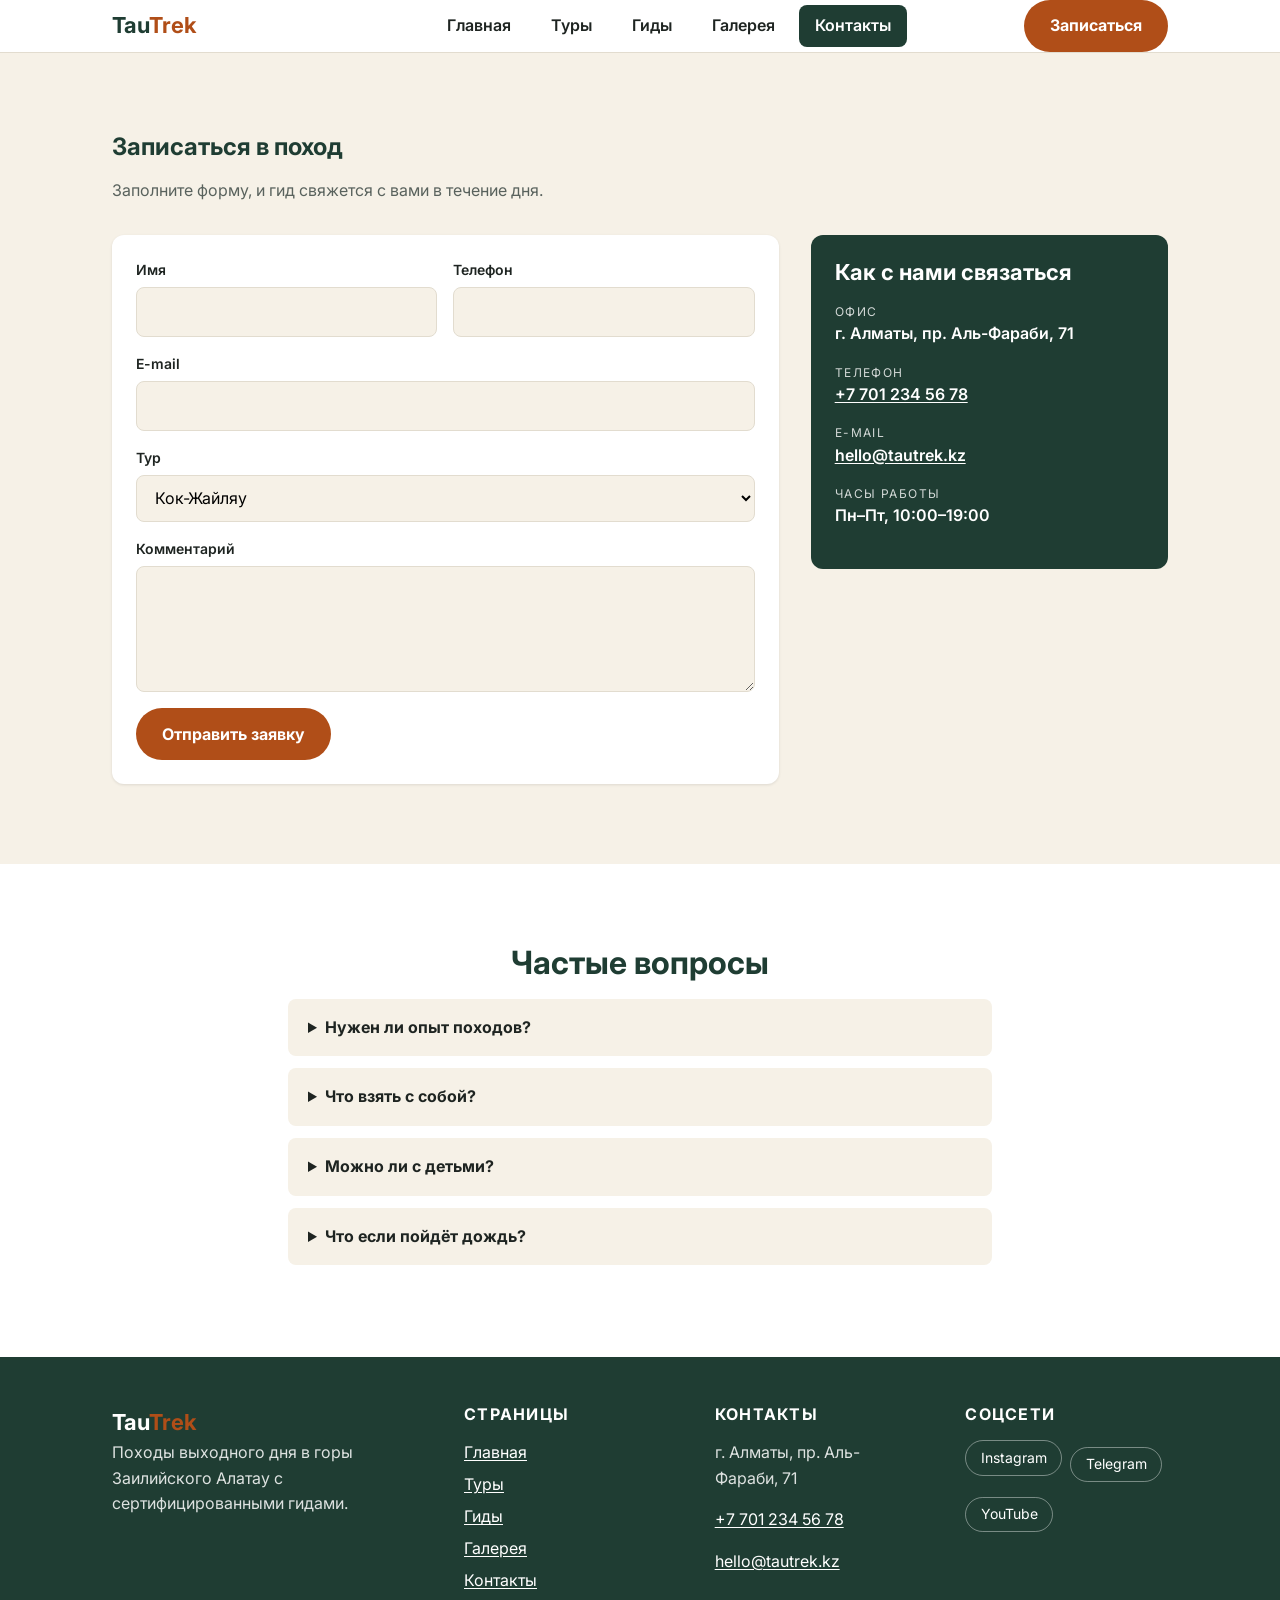
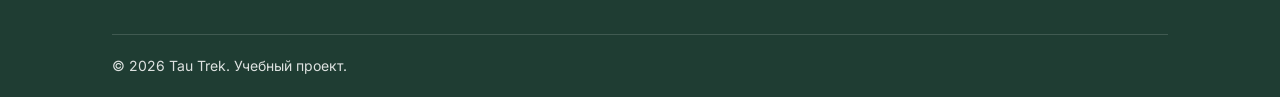
==== contacts.html @ f2005629 "TauTrek1.0" ====
<!DOCTYPE html>
<html lang="ru">
<head>
  <meta charset="utf-8">
  <meta name="viewport" content="width=device-width, initial-scale=1">
  <meta name="description" content="Оставьте заявку на поход или свяжитесь с Tau Trek.">
  <title>Контакты — Tau Trek</title>
  <link rel="preconnect" href="https://fonts.googleapis.com">
  <link rel="preconnect" href="https://fonts.gstatic.com" crossorigin>
  <link rel="stylesheet" href="https://fonts.googleapis.com/css2?family=Inter:wght@400;700&amp;display=swap">
  <link rel="stylesheet" href="css/styles.css">
</head>
<body>

  <header class="site-header">
    <div class="container site-header__inner">
      <a class="logo" href="index.html">Tau<span>Trek</span></a>

      <!-- Бургер без JavaScript: чекбокс + label. Открыто = :checked -->
      <input class="menu-toggle" type="checkbox" id="menu-toggle">
      <label class="burger" for="menu-toggle" aria-label="Открыть меню">
        <span></span>
        <span></span>
        <span></span>
      </label>

      <nav class="nav" aria-label="Главное меню">
        <ul class="nav__list list-reset">
          <li><a class="nav__link" href="index.html">Главная</a></li>
          <li><a class="nav__link" href="tours.html">Туры</a></li>
          <li><a class="nav__link" href="guides.html">Гиды</a></li>
          <li><a class="nav__link" href="gallery.html">Галерея</a></li>
          <li><a class="nav__link nav__link--active" href="contacts.html" aria-current="page">Контакты</a></li>
        </ul>
      </nav>

      <a class="button header-cta" href="contacts.html">Записаться</a>
    </div>
  </header>

  <main>
    <!-- Секция 1: форма + контакты -->
    <section class="section">
      <div class="container">
        <h1>Записаться в поход</h1>
        <p class="section__lead">Заполните форму, и гид свяжется с вами в течение дня.</p>
        <div class="contact">
          <form class="form" action="#" method="get">
            <div class="form__row">
              <div class="field">
                <label for="name">Имя</label>
                <input type="text" id="name" name="name" autocomplete="name" required>
              </div>
              <div class="field">
                <label for="phone">Телефон</label>
                <input type="tel" id="phone" name="phone" autocomplete="tel" required>
              </div>
            </div>
            <div class="field">
              <label for="email">E-mail</label>
              <input type="email" id="email" name="email" autocomplete="email">
            </div>
            <div class="field">
              <label for="tour">Тур</label>
              <select id="tour" name="tour">
                <option>Кок-Жайляу</option>
                <option>Большое Алматинское озеро</option>
                <option>Пик Фурманова с ночёвкой</option>
              </select>
            </div>
            <div class="field">
              <label for="message">Комментарий</label>
              <textarea id="message" name="message" rows="4"></textarea>
            </div>
            <button class="button" type="submit">Отправить заявку</button>
          </form>

          <aside class="contact__info">
            <h2>Как с нами связаться</h2>
            <dl>
              <dt>Офис</dt>
              <dd>г. Алматы, пр. Аль-Фараби, 71</dd>
              <dt>Телефон</dt>
              <dd><a href="tel:+77012345678">+7 701 234 56 78</a></dd>
              <dt>E-mail</dt>
              <dd><a href="mailto:hello@tautrek.kz">hello@tautrek.kz</a></dd>
              <dt>Часы работы</dt>
              <dd>Пн–Пт, 10:00–19:00</dd>
            </dl>
          </aside>
        </div>
      </div>
    </section>

    <!-- Секция 2: частые вопросы -->
    <section class="section section--white">
      <div class="container faq">
        <h2>Частые вопросы</h2>
        <details>
          <summary>Нужен ли опыт походов?</summary>
          <p>Нет. Маршруты с пометкой «Новичкам» подходят всем, кто может пройти 10 км пешком.</p>
        </details>
        <details>
          <summary>Что взять с собой?</summary>
          <p>Удобную обувь, тёплую кофту, дождевик, воду и перекус. Полный список гид пришлёт после заявки.</p>
        </details>
        <details>
          <summary>Можно ли с детьми?</summary>
          <p>Да, на лёгкие маршруты — с 8 лет в сопровождении взрослого.</p>
        </details>
        <details>
          <summary>Что если пойдёт дождь?</summary>
          <p>При плохом прогнозе мы переносим поход и возвращаем деньги, если новая дата не подходит.</p>
        </details>
      </div>
    </section>
  </main>

  <footer class="site-footer">
    <div class="container">
      <div class="footer__cols">
        <div class="footer__col footer__col--wide">
          <a class="logo footer__logo" href="index.html">Tau<span>Trek</span></a>
          <p>Походы выходного дня в горы Заилийского Алатау с сертифицированными гидами.</p>
        </div>

        <nav class="footer__col" aria-label="Страницы сайта">
          <h2>Страницы</h2>
          <ul class="list-reset">
            <li><a href="index.html">Главная</a></li>
            <li><a href="tours.html">Туры</a></li>
            <li><a href="guides.html">Гиды</a></li>
            <li><a href="gallery.html">Галерея</a></li>
            <li><a href="contacts.html">Контакты</a></li>
          </ul>
        </nav>

        <section class="footer__col">
          <h2>Контакты</h2>
          <address>
            <p>г. Алматы, пр. Аль-Фараби, 71</p>
            <p><a href="tel:+77012345678">+7 701 234 56 78</a></p>
            <p><a href="mailto:hello@tautrek.kz">hello@tautrek.kz</a></p>
          </address>
        </section>

        <section class="footer__col">
          <h2>Соцсети</h2>
          <ul class="socials list-reset">
            <li><a href="https://instagram.com" target="_blank" rel="noopener">Instagram</a></li>
            <li><a href="https://t.me" target="_blank" rel="noopener">Telegram</a></li>
            <li><a href="https://youtube.com" target="_blank" rel="noopener">YouTube</a></li>
          </ul>
        </section>
      </div>

      <div class="footer__bottom">
        <p>&copy; 2026 Tau Trek. Учебный проект.</p>
      </div>
    </div>
  </footer>

</body>
</html>
---- css/styles.css ----
/* =========================================================
   Tau Trek — общий стиль для всех 5 страниц
   Подход: mobile-first. Сначала стили для телефона,
   потом @media для планшета (768px+) и десктопа (1024px+).
   ========================================================= */

/* ---------- 1. Дизайн-токены (неделя 3.2) ---------- */
:root {
  --forest: #1f3d33;
  --forest-light: #2f5a4b;
  --accent: #b04e18;
  --accent-dark: #8f3e12;
  --sand: #f6f1e7;
  --white: #ffffff;
  --ink: #1e2421;
  --muted: #59625d;
  --line: #e2dccf;

  --radius: 0.75rem;
  --shadow-1: 0 1px 3px rgb(0 0 0 / 10%);
  --shadow-2: 0 10px 24px rgb(0 0 0 / 14%);

  --section-space: 4rem;
}

/* ---------- 2. Мини-reset (неделя 3.1, 4.1) ---------- */
*,
*::before,
*::after {
  box-sizing: border-box;
}

body {
  margin: 0;
  font-family: "Inter", system-ui, -apple-system, "Segoe UI", Roboto, Arial, sans-serif;
  font-size: 1rem;
  line-height: 1.6;
  color: var(--ink);
  background: var(--sand);
}

img {
  max-width: 100%;
  height: auto;
  display: block;
}

/* формы не наследуют шрифт сами */
input,
select,
textarea,
button {
  font: inherit;
}

/* отступы только снизу — нечему схлопываться */
h1,
h2,
h3,
p {
  margin: 0 0 1rem;
}

h1,
h2,
h3 {
  line-height: 1.2;
  color: var(--forest);
}

h2 {
  font-size: 1.75rem;
}

h3,
.h3 {
  font-size: 1.25rem;
}

a {
  color: var(--accent);
  text-underline-offset: 2px;
}

a:focus-visible,
button:focus-visible,
summary:focus-visible,
input:focus-visible,
select:focus-visible,
textarea:focus-visible {
  outline: 3px solid var(--accent);
  outline-offset: 2px;
}

/* ---------- 3. Утилиты ---------- */
.list-reset {
  list-style: none;
  margin: 0;
  padding: 0;
}

.container {
  max-width: 70rem;
  margin: 0 auto;
  padding: 0 1rem;
}

.section {
  padding: var(--section-space) 0;
}

.section--white {
  background: var(--white);
}

.section__lead {
  max-width: 40rem;
  color: var(--muted);
  margin-bottom: 2rem;
}

.eyebrow {
  margin: 0 0 0.5rem;
  font-size: 0.75rem;
  font-weight: 700;
  text-transform: uppercase;
  letter-spacing: 0.12em;
  color: var(--accent);
}

/* ---------- 4. Кнопки — один стиль на весь сайт ---------- */
.button {
  display: inline-block;
  padding: 0.7em 1.5em; /* em: отступ растёт вместе с текстом кнопки */
  border: 2px solid transparent; /* прозрачная рамка — при hover ничего не прыгает */
  border-radius: 999px;
  background: var(--accent);
  color: var(--white);
  font-weight: 700;
  text-decoration: none;
  cursor: pointer;
  transition: background-color 0.2s, border-color 0.2s;
}

.button:hover {
  background: var(--accent-dark);
}

.button--ghost {
  background: transparent;
  border-color: var(--white);
}

.button--ghost:hover {
  background: rgb(255 255 255 / 15%);
}

/* =========================================================
   HEADER + бургер (одинаковый на всех страницах)
   Бургер сделан без JavaScript: checkbox + label + :checked ~
   ========================================================= */
.site-header {
  background: var(--white);
  border-bottom: 1px solid var(--line);
}

.site-header__inner {
  display: flex;
  flex-wrap: wrap; /* на телефоне меню падает на новую строку */
  justify-content: space-between;
  align-items: center;
  padding-top: 0.75rem;
  padding-bottom: 0.75rem;
}

.logo {
  font-size: 1.375rem;
  font-weight: 700;
  color: var(--forest);
  text-decoration: none;
}

.logo span {
  color: var(--accent);
}

/* чекбокс прячем визуально, но он остаётся доступен с клавиатуры */
.menu-toggle {
  width: 1px;
  height: 1px;
  margin: 0;
  opacity: 0;
  overflow: hidden;
}

.burger {
  display: flex;
  flex-direction: column;
  gap: 5px;
  padding: 0.6rem;
  border-radius: 0.5rem;
  cursor: pointer;
}

.burger span {
  display: block;
  width: 1.5rem;
  height: 2px;
  background: var(--forest);
}

.menu-toggle:focus-visible + .burger {
  outline: 3px solid var(--accent);
}

.menu-toggle:checked + .burger {
  background: var(--sand);
}

.nav {
  display: none; /* на телефоне меню скрыто */
  flex-basis: 100%;
}

.menu-toggle:checked ~ .nav {
  display: block; /* открыли бургер — меню появилось */
}

.nav__list {
  display: flex;
  flex-direction: column;
  gap: 0.25rem;
  padding-top: 0.75rem;
}

.nav__link {
  display: block;
  padding: 0.5rem 1rem;
  border-radius: 0.5rem;
  color: var(--ink);
  text-decoration: none;
  font-weight: 600;
}

.nav__link:hover {
  background: var(--sand);
}

/* текущая страница */
.nav__link--active {
  background: var(--forest);
  color: var(--white);
}

.nav__link--active:hover {
  background: var(--forest-light);
}

.header-cta {
  display: none; /* кнопка в шапке только на десктопе */
}

/* =========================================================
   FOOTER (одинаковый на всех страницах)
   ========================================================= */
.site-footer {
  background: var(--forest);
  color: rgb(255 255 255 / 85%);
  padding-top: 3rem;
}

.footer__cols {
  display: flex;
  flex-direction: column; /* телефон: одна колонка */
  gap: 2rem;
}

.footer__col h2 {
  font-size: 1rem;
  color: var(--white);
  text-transform: uppercase;
  letter-spacing: 0.08em;
}

.footer__col li + li {
  margin-top: 0.4rem;
}

.site-footer a {
  color: var(--white);
}

.site-footer address {
  font-style: normal;
}

.footer__logo {
  color: var(--white);
}

.socials {
  display: flex;
  flex-wrap: wrap;
  gap: 0.5rem;
}

.socials a {
  display: inline-block;
  padding: 0.35rem 0.9rem;
  border: 1px solid rgb(255 255 255 / 40%);
  border-radius: 999px;
  text-decoration: none;
  font-size: 0.875rem;
}

.socials a:hover {
  background: rgb(255 255 255 / 12%);
}

.footer__bottom {
  margin-top: 2.5rem;
  padding: 1.25rem 0;
  border-top: 1px solid rgb(255 255 255 / 15%);
  font-size: 0.875rem;
}

.footer__bottom p {
  margin: 0;
}

/* =========================================================
   СЕКЦИИ. У каждой — своя уникальная структура.
   ========================================================= */

/* ---------- Главная · 1. Hero: колонка по центру ---------- */
.hero {
  display: flex;
  flex-direction: column;
  justify-content: center;
  align-items: center;
  min-height: 75vh;
  padding: 4rem 1rem;
  text-align: center;
  color: var(--white);
  background:
    linear-gradient(rgb(0 0 0 / 50%), rgb(0 0 0 / 50%)),
    var(--forest) url("../images/hero.svg") center / cover no-repeat;
}

.hero h1 {
  max-width: 20ch;
  font-size: clamp(2rem, 6vw, 3.5rem);
  color: var(--white);
}

.hero p {
  max-width: 36rem;
  font-size: 1.125rem;
}

.hero__actions {
  display: flex;
  flex-wrap: wrap;
  justify-content: center;
  gap: 1rem;
  margin-top: 1rem;
}

/* ---------- Главная · 2. Split: картинка + текст ---------- */
.split {
  display: flex;
  flex-direction: column;
  gap: 2rem;
}

.split__visual img {
  border-radius: var(--radius);
  box-shadow: var(--shadow-2);
}

.check-list li {
  padding: 0.35rem 0;
  border-bottom: 1px solid var(--line);
}

.check-list li:last-child {
  border-bottom: none;
}

.check-list li::before {
  content: "✓ ";
  color: var(--accent);
  font-weight: 700;
}

/* ---------- Главная · 3. Цифры: заголовок + 4 числа ---------- */
.stats {
  display: flex;
  flex-wrap: wrap; /* телефон и планшет: 2 × 2 */
  gap: 1rem;
}

.stat {
  flex: 1 1 40%;
  padding: 1.25rem;
  background: var(--white);
  border-left: 4px solid var(--accent);
  border-radius: 0.5rem;
}

.stat__number {
  display: block;
  font-size: 2.25rem;
  font-weight: 700;
  line-height: 1.1;
  color: var(--forest);
}

.stat__label {
  color: var(--muted);
  font-size: 0.875rem;
}

/* ---------- Главная · 4. CTA-баннер: текст + кнопка в строку ---------- */
.cta {
  display: flex;
  flex-direction: column;
  align-items: flex-start;
  gap: 1.5rem;
  padding: 2rem;
  border-radius: var(--radius);
  background: linear-gradient(90deg, var(--forest), var(--forest-light));
  color: var(--white);
}

.cta h2 {
  color: var(--white);
}

.cta p {
  margin: 0;
}

/* ---------- Туры · 1. Три карточки с прижатым футером ---------- */
.cards {
  display: flex;
  flex-direction: column;
  gap: 1.5rem;
}

.card {
  display: flex;
  flex-direction: column;
  flex: 1;
  background: var(--white);
  border: 1px solid var(--line);
  border-radius: var(--radius);
  box-shadow: var(--shadow-1);
  overflow: hidden;
  transition: box-shadow 0.2s, transform 0.2s;
}

.card:hover {
  box-shadow: var(--shadow-2);
  transform: translateY(-4px);
}

.card__image {
  width: 100%;
  height: 11rem;
  object-fit: cover;
}

.card__body {
  display: flex;
  flex-direction: column;
  flex: 1;
  padding: 1.25rem;
}

.card__badge {
  align-self: flex-start; /* бейдж шириной только по своему тексту */
  margin-bottom: 0.75rem;
  padding: 0.2rem 0.7rem;
  border-radius: 999px;
  background: var(--sand);
  color: var(--forest);
  font-size: 0.75rem;
  font-weight: 700;
}

.card__text {
  color: var(--muted);
}

.card__footer {
  margin-top: auto; /* прижимает футер к низу карточки */
  display: flex;
  justify-content: space-between;
  align-items: center;
  padding-top: 1rem;
  border-top: 1px solid var(--line);
}

.card__price {
  font-size: 1.25rem;
  font-weight: 700;
  color: var(--forest);
}

/* ---------- Туры · 2. Таблица расписания ---------- */
.table-wrap {
  overflow-x: auto; /* на телефоне таблица скроллится сама, а не вся страница */
  border: 1px solid var(--line);
  border-radius: var(--radius);
  background: var(--white);
}

.schedule {
  width: 100%;
  min-width: 36rem;
  border-collapse: collapse;
}

.schedule caption {
  padding: 1rem;
  text-align: left;
  font-weight: 700;
  color: var(--forest);
}

.schedule th,
.schedule td {
  padding: 0.75rem 1rem;
  text-align: left;
  border-top: 1px solid var(--line);
}

.schedule thead th {
  background: var(--forest);
  color: var(--white);
}

.schedule tbody tr:nth-child(even) {
  background: var(--sand);
}

/* ---------- Туры · 3. Шаги: номер-кружок + текст ---------- */
.steps {
  max-width: 44rem;
  border-left: 2px dashed var(--line);
  margin-left: 1.25rem;
}

.step {
  display: flex;
  align-items: flex-start;
  gap: 1rem;
  margin-left: -1.3rem; /* кружок садится ровно на пунктирную линию */
  padding-bottom: 1.5rem;
}

.step:last-child {
  padding-bottom: 0;
}

.step__num {
  display: flex;
  justify-content: center;
  align-items: center;
  flex-shrink: 0; /* кружок не сжимается */
  width: 2.5rem;
  height: 2.5rem;
  border-radius: 50%;
  background: var(--accent);
  color: var(--white);
  font-weight: 700;
}

.step h3 {
  margin-bottom: 0.25rem;
}

.step p {
  margin: 0;
  color: var(--muted);
}

/* ---------- Гиды · 1. Команда: карточки «аватар слева» по 2 ---------- */
.team {
  display: flex;
  flex-direction: column;
  gap: 1.5rem;
}

.member {
  display: flex;
  align-items: flex-start;
  gap: 1.25rem;
  padding: 1.5rem;
  background: var(--sand);
  border-radius: var(--radius);
}

.avatar {
  display: flex;
  justify-content: center;
  align-items: center;
  flex-shrink: 0;
  width: 4.5rem;
  height: 4.5rem;
  border-radius: 50%;
  background: var(--forest);
  color: var(--white);
  font-size: 1.25rem;
  font-weight: 700;
}

.member h3 {
  margin-bottom: 0.25rem;
}

.member__role {
  margin-bottom: 0.5rem;
  color: var(--accent);
  font-size: 0.875rem;
  font-weight: 600;
}

.member p:last-child {
  margin: 0;
  color: var(--muted);
}

/* ---------- Гиды · 2. Отзывы-«сообщения» влево/вправо ---------- */
.reviews {
  display: flex;
  flex-direction: column;
  gap: 1.25rem;
}

.review {
  margin: 0;
  padding: 1.25rem 1.5rem;
  background: var(--white);
  border-radius: var(--radius) var(--radius) var(--radius) 0;
  box-shadow: var(--shadow-1);
}

.review:nth-child(even) {
  background: var(--forest);
  color: var(--white);
  border-radius: var(--radius) var(--radius) 0 var(--radius);
}

.review blockquote {
  margin: 0 0 0.75rem;
  font-size: 1.0625rem;
}

.review figcaption {
  font-size: 0.875rem;
  font-weight: 700;
}

/* ---------- Галерея · 1. Мозаика: большое фото + сетка 2×2 ---------- */
.mosaic {
  display: flex;
  flex-direction: column;
  gap: 1rem;
}

.mosaic__big,
.mosaic__grid {
  flex: 1;
}

.mosaic__grid {
  display: flex;
  flex-wrap: wrap;
  gap: 1rem;
}

.mosaic__grid .photo {
  flex: 1 1 40%; /* по два в ряд */
}

.photo {
  margin: 0;
  background: var(--white);
  border-radius: var(--radius);
  overflow: hidden;
  box-shadow: var(--shadow-1);
}

.photo img {
  width: 100%;
  object-fit: cover;
}

.mosaic__big img {
  height: 16rem;
}

.mosaic__grid img {
  height: 8rem;
}

.photo figcaption {
  padding: 0.6rem 0.9rem;
  font-size: 0.875rem;
  color: var(--muted);
}

/* ---------- Галерея · 2. Сезоны: горизонтальная лента ---------- */
.seasons {
  display: flex;
  gap: 1rem;
  overflow-x: auto; /* на телефоне листается пальцем вбок */
  padding-bottom: 0.75rem;
}

.season {
  flex: 0 0 15rem;
  padding: 1.5rem;
  border-radius: var(--radius);
  color: var(--white);
}

.season h3 {
  color: var(--white);
}

.season p {
  margin: 0;
}

.season--spring { background: linear-gradient(to bottom, #5f8f7a, #2c5444); }
.season--summer { background: linear-gradient(to bottom, #c98a2b, #8f5a12); }
.season--autumn { background: linear-gradient(to bottom, #b04e18, #6e2f0d); }
.season--winter { background: linear-gradient(to bottom, #4f6a8f, #233650); }

.season__months {
  display: block;
  margin-bottom: 0.75rem;
  font-size: 0.75rem;
  text-transform: uppercase;
  letter-spacing: 0.12em;
  opacity: 0.9;
}

/* ---------- Контакты · 1. Форма + блок с контактами ---------- */
.contact {
  display: flex;
  flex-direction: column;
  gap: 2rem;
}

.form {
  flex: 2;
  display: flex;
  flex-direction: column;
  gap: 1rem;
  padding: 1.5rem;
  background: var(--white);
  border-radius: var(--radius);
  box-shadow: var(--shadow-1);
}

.form__row {
  display: flex;
  flex-direction: column;
  gap: 1rem;
}

.field {
  display: flex;
  flex-direction: column;
  flex: 1;
  gap: 0.35rem;
}

.field label {
  font-weight: 600;
  font-size: 0.875rem;
}

.field input,
.field select,
.field textarea {
  width: 100%;
  padding: 0.7rem 0.9rem;
  border: 1px solid var(--line);
  border-radius: 0.5rem;
  background: var(--sand);
}

.form .button {
  align-self: flex-start;
}

.contact__info {
  flex: 1;
  padding: 1.5rem;
  border-radius: var(--radius);
  background: var(--forest);
  color: var(--white);
}

.contact__info h2 {
  color: var(--white);
  font-size: 1.375rem;
}

.contact__info a {
  color: var(--white);
}

.contact__info dt {
  margin-top: 1rem;
  font-size: 0.75rem;
  text-transform: uppercase;
  letter-spacing: 0.12em;
  opacity: 0.8;
}

.contact__info dd {
  margin: 0;
  font-weight: 600;
}

/* ---------- Контакты · 2. FAQ: аккордеон ---------- */
.faq {
  max-width: 48rem;
  margin: 0 auto;
}

.faq h2 {
  text-align: center;
}

.faq details {
  background: var(--sand);
  border-radius: 0.5rem;
  margin-bottom: 0.75rem;
}

.faq summary {
  padding: 1rem 1.25rem;
  font-weight: 700;
  cursor: pointer;
}

.faq details p {
  margin: 0;
  padding: 0 1.25rem 1rem;
  color: var(--muted);
}

/* =========================================================
   ПЛАНШЕТ: 768px и шире
   ========================================================= */
@media (min-width: 768px) {
  :root {
    --section-space: 5rem;
  }

  .container {
    padding: 0 1.5rem;
  }

  h2 {
    font-size: 2rem;
  }

  /* меню в строку, бургер прячем */
  .burger {
    display: none;
  }

  .nav {
    display: block;
    flex-basis: auto;
  }

  .nav__list {
    flex-direction: row;
    padding-top: 0;
  }

  .nav__link {
    padding: 0.5rem 0.75rem;
  }

  /* футер: 2 × 2 */
  .footer__cols {
    flex-direction: row;
    flex-wrap: wrap;
  }

  .footer__col {
    flex: 1 1 40%;
  }

  .split {
    flex-direction: row;
    align-items: center;
  }

  .split__visual {
    flex: 0 0 18rem;
  }

  .split__content {
    flex: 1;
  }

  .cta {
    flex-direction: row;
    justify-content: space-between;
    align-items: center;
    padding: 2.5rem;
  }

  /* карточки: 2 + 1 */
  .cards {
    flex-direction: row;
    flex-wrap: wrap;
  }

  .card {
    flex: 1 1 40%;
  }

  .team {
    flex-direction: row;
    flex-wrap: wrap;
  }

  .member {
    flex: 1 1 40%;
  }

  .review {
    max-width: 75%;
    align-self: flex-start;
  }

  .review:nth-child(even) {
    align-self: flex-end;
  }

  .mosaic__big img {
    height: 20rem;
  }

  .mosaic__grid img {
    height: 10rem;
  }

  .form__row {
    flex-direction: row;
  }
}

/* =========================================================
   ДЕСКТОП: 1024px и шире
   ========================================================= */
@media (min-width: 1024px) {
  .container {
    padding: 0 2rem;
  }

  .nav__list {
    gap: 0.5rem;
  }

  .nav__link {
    padding: 0.5rem 1rem;
  }

  .header-cta {
    display: inline-block;
  }

  /* футер: 4 колонки */
  .footer__cols {
    flex-wrap: nowrap;
    gap: 3rem;
  }

  .footer__col {
    flex: 1;
  }

  .footer__col--wide {
    flex: 1.5;
  }

  .split {
    gap: 4rem;
  }

  .split__visual {
    flex-basis: 26rem;
  }

  /* цифры: 4 в одну строку */
  .stat {
    flex: 1;
  }

  /* карточки: 3 в ряд */
  .cards {
    flex-wrap: nowrap;
  }

  .card {
    flex: 1;
  }

  /* мозаика: большое фото слева, 2×2 справа */
  .mosaic {
    flex-direction: row;
  }

  .mosaic__big img {
    height: 28rem;
  }

  .mosaic__grid img {
    height: 12rem;
  }

  /* сезоны: все 4 помещаются, скролл не нужен */
  .season {
    flex: 1;
  }

  /* контакты: форма 2/3 + инфо 1/3 */
  .contact {
    flex-direction: row;
    align-items: flex-start;
  }
}

/* светлый акцент для подписи на тёмном hero (контраст) */
.hero .eyebrow {
  color: #f4b98f;
}
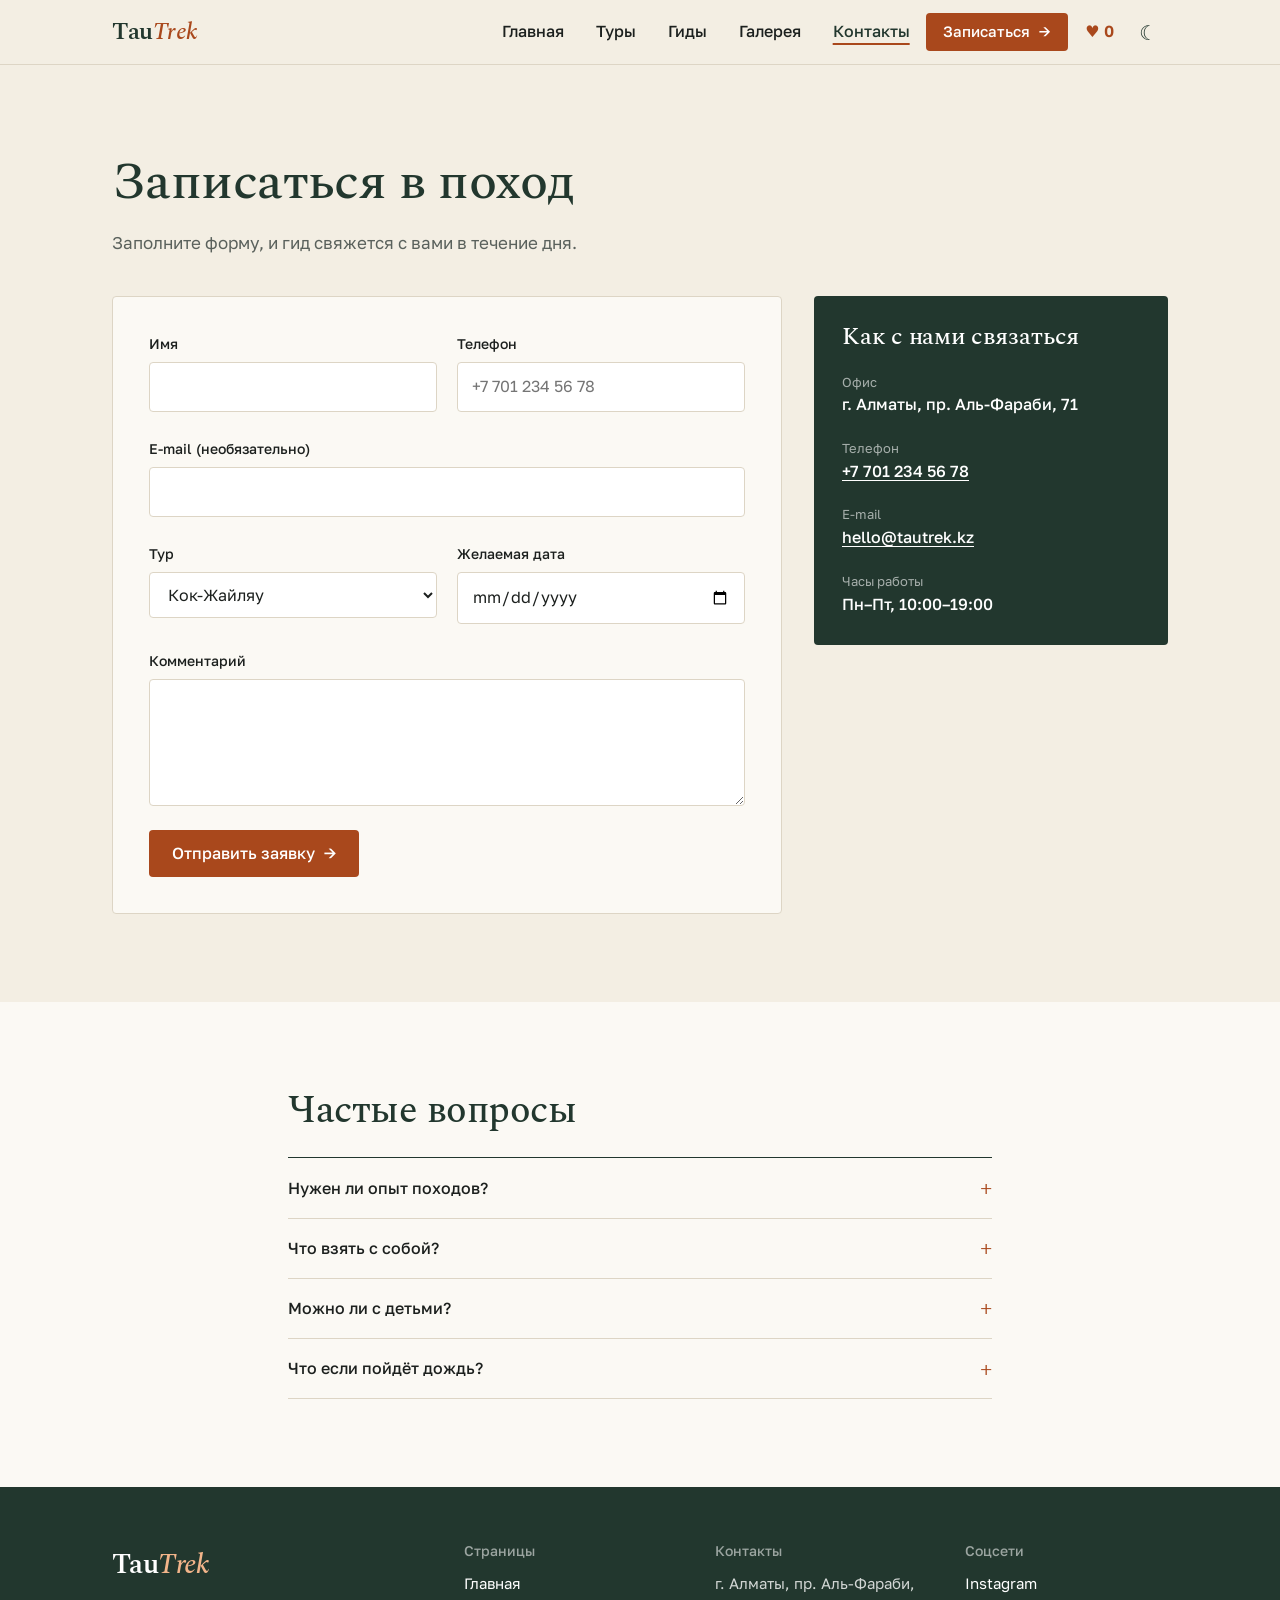
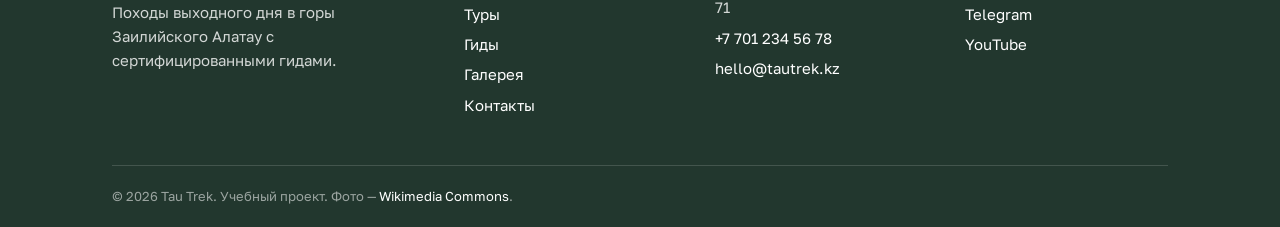
==== commit 3fec9012: "Add Midterm 2 JavaScript features - Burger menu and dark/light theme saved in localStorage (common.j" ====
--- a/contacts.html
+++ b/contacts.html
@@ -7,8 +7,11 @@
   <title>Контакты — Tau Trek</title>
   <link rel="preconnect" href="https://fonts.googleapis.com">
   <link rel="preconnect" href="https://fonts.gstatic.com" crossorigin>
-  <link rel="stylesheet" href="https://fonts.googleapis.com/css2?family=Inter:wght@400;700&amp;display=swap">
+  <link rel="stylesheet" href="https://fonts.googleapis.com/css2?family=Golos+Text:wght@400;500;600&amp;family=Spectral:ital,wght@0,500;0,600;1,400;1,500&amp;display=swap">
   <link rel="stylesheet" href="css/styles.css">
+  <script src="js/common.js" defer></script>
+  <script src="js/data.js" defer></script>
+  <script src="js/contacts.js" defer></script>
 </head>
 <body>
 
@@ -16,15 +19,7 @@
     <div class="container site-header__inner">
       <a class="logo" href="index.html">Tau<span>Trek</span></a>
 
-      <!-- Бургер без JavaScript: чекбокс + label. Открыто = :checked -->
-      <input class="menu-toggle" type="checkbox" id="menu-toggle">
-      <label class="burger" for="menu-toggle" aria-label="Открыть меню">
-        <span></span>
-        <span></span>
-        <span></span>
-      </label>
-
-      <nav class="nav" aria-label="Главное меню">
+      <nav class="nav" id="site-nav" aria-label="Главное меню">
         <ul class="nav__list list-reset">
           <li><a class="nav__link" href="index.html">Главная</a></li>
           <li><a class="nav__link" href="tours.html">Туры</a></li>
@@ -35,6 +30,19 @@
       </nav>
 
       <a class="button header-cta" href="contacts.html">Записаться</a>
+
+      <div class="header-controls">
+        <a class="fav-counter" href="tours.html" aria-label="Избранные туры">
+          <span aria-hidden="true">♥</span>
+          <span class="fav-counter__num">0</span>
+        </a>
+        <button class="theme-toggle" type="button" aria-label="Включить тёмную тему">☾</button>
+        <button class="burger" type="button" aria-label="Открыть меню" aria-expanded="false" aria-controls="site-nav">
+          <span></span>
+          <span></span>
+          <span></span>
+        </button>
+      </div>
     </div>
   </header>
 
@@ -45,34 +53,44 @@
         <h1>Записаться в поход</h1>
         <p class="section__lead">Заполните форму, и гид свяжется с вами в течение дня.</p>
         <div class="contact">
-          <form class="form" action="#" method="get">
+          <form class="form" id="booking-form" action="#" method="get" novalidate>
             <div class="form__row">
               <div class="field">
                 <label for="name">Имя</label>
-                <input type="text" id="name" name="name" autocomplete="name" required>
+                <input type="text" id="name" name="name" autocomplete="name" required aria-describedby="name-error">
+                <p class="field__error" id="name-error" aria-live="polite"></p>
               </div>
               <div class="field">
                 <label for="phone">Телефон</label>
-                <input type="tel" id="phone" name="phone" autocomplete="tel" required>
+                <input type="tel" id="phone" name="phone" autocomplete="tel" placeholder="+7 701 234 56 78" required aria-describedby="phone-error">
+                <p class="field__error" id="phone-error" aria-live="polite"></p>
               </div>
             </div>
             <div class="field">
-              <label for="email">E-mail</label>
-              <input type="email" id="email" name="email" autocomplete="email">
+              <label for="email">E-mail (необязательно)</label>
+              <input type="email" id="email" name="email" autocomplete="email" aria-describedby="email-error">
+              <p class="field__error" id="email-error" aria-live="polite"></p>
             </div>
-            <div class="field">
-              <label for="tour">Тур</label>
-              <select id="tour" name="tour">
-                <option>Кок-Жайляу</option>
-                <option>Большое Алматинское озеро</option>
-                <option>Пик Фурманова с ночёвкой</option>
-              </select>
+            <div class="form__row">
+              <div class="field">
+                <label for="tour">Тур</label>
+                <!-- список туров заполняет js/contacts.js из js/data.js -->
+                <select id="tour" name="tour">
+                  <option>Кок-Жайляу</option>
+                </select>
+              </div>
+              <div class="field">
+                <label for="date">Желаемая дата</label>
+                <input type="date" id="date" name="date" required aria-describedby="date-error">
+                <p class="field__error" id="date-error" aria-live="polite"></p>
+              </div>
             </div>
             <div class="field">
               <label for="message">Комментарий</label>
               <textarea id="message" name="message" rows="4"></textarea>
             </div>
             <button class="button" type="submit">Отправить заявку</button>
+            <p class="form__success" id="form-success" role="status" hidden></p>
           </form>
 
           <aside class="contact__info">
@@ -96,22 +114,38 @@
     <section class="section section--white">
       <div class="container faq">
         <h2>Частые вопросы</h2>
-        <details>
-          <summary>Нужен ли опыт походов?</summary>
-          <p>Нет. Маршруты с пометкой «Новичкам» подходят всем, кто может пройти 10 км пешком.</p>
-        </details>
-        <details>
-          <summary>Что взять с собой?</summary>
-          <p>Удобную обувь, тёплую кофту, дождевик, воду и перекус. Полный список гид пришлёт после заявки.</p>
-        </details>
-        <details>
-          <summary>Можно ли с детьми?</summary>
-          <p>Да, на лёгкие маршруты — с 8 лет в сопровождении взрослого.</p>
-        </details>
-        <details>
-          <summary>Что если пойдёт дождь?</summary>
-          <p>При плохом прогнозе мы переносим поход и возвращаем деньги, если новая дата не подходит.</p>
-        </details>
+        <div class="faq__item">
+          <h3 class="faq__heading">
+            <button class="faq__question" type="button" aria-expanded="false" aria-controls="faq-answer-1">Нужен ли опыт походов?</button>
+          </h3>
+          <div class="faq__answer" id="faq-answer-1">
+            <p>Нет. Маршруты с пометкой «Новичкам» подходят всем, кто может пройти 12 км пешком.</p>
+          </div>
+        </div>
+        <div class="faq__item">
+          <h3 class="faq__heading">
+            <button class="faq__question" type="button" aria-expanded="false" aria-controls="faq-answer-2">Что взять с собой?</button>
+          </h3>
+          <div class="faq__answer" id="faq-answer-2">
+            <p>Удобную обувь, тёплую кофту, дождевик, воду и перекус. Полный список гид пришлёт после заявки.</p>
+          </div>
+        </div>
+        <div class="faq__item">
+          <h3 class="faq__heading">
+            <button class="faq__question" type="button" aria-expanded="false" aria-controls="faq-answer-3">Можно ли с детьми?</button>
+          </h3>
+          <div class="faq__answer" id="faq-answer-3">
+            <p>Да, на лёгкие маршруты берём детей с 8 лет в сопровождении взрослого.</p>
+          </div>
+        </div>
+        <div class="faq__item">
+          <h3 class="faq__heading">
+            <button class="faq__question" type="button" aria-expanded="false" aria-controls="faq-answer-4">Что если пойдёт дождь?</button>
+          </h3>
+          <div class="faq__answer" id="faq-answer-4">
+            <p>При плохом прогнозе мы переносим поход и возвращаем деньги, если новая дата не подходит.</p>
+          </div>
+        </div>
       </div>
     </section>
   </main>
@@ -155,7 +189,7 @@
       </div>
 
       <div class="footer__bottom">
-        <p>&copy; 2026 Tau Trek. Учебный проект.</p>
+        <p>&copy; 2026 Tau Trek. Учебный проект. Фото — <a href="gallery.html#credits">Wikimedia Commons</a>.</p>
       </div>
     </div>
   </footer>
--- a/css/styles.css
+++ b/css/styles.css
@@ -6,21 +6,44 @@
 
 /* ---------- 1. Дизайн-токены (неделя 3.2) ---------- */
 :root {
-  --forest: #1f3d33;
-  --forest-light: #2f5a4b;
-  --accent: #b04e18;
-  --accent-dark: #8f3e12;
-  --sand: #f6f1e7;
+  --forest: #22372e;
+  --forest-light: #33503f;
+  --accent: #a9481c;
+  --accent-dark: #883914;
+  --accent-soft: #f2b48a; /* акцент для тёмного фона */
+  --sand: #f3eee3;
+  --paper: #fbf9f4;
   --white: #ffffff;
-  --ink: #1e2421;
-  --muted: #59625d;
-  --line: #e2dccf;
-
-  --radius: 0.75rem;
-  --shadow-1: 0 1px 3px rgb(0 0 0 / 10%);
-  --shadow-2: 0 10px 24px rgb(0 0 0 / 14%);
+  --ink: #1c201e;
+  --muted: #5a615c;
+  --line: #ddd5c5;
+  --heading: var(--forest); /* цвет заголовков — в тёмной теме светлый */
+  --field-bg: var(--white);
+
+  --serif: "Spectral", Georgia, "Times New Roman", serif;
+  --sans: "Golos Text", system-ui, -apple-system, "Segoe UI", Roboto, Arial, sans-serif;
+
+  --radius: 4px;
 
   --section-space: 4rem;
+}
+
+/* Тёмная тема (Midterm 2, R2): JS ставит класс .dark на <body>,
+   и мы просто переопределяем токены */
+body.dark {
+  --sand: #141a17;
+  --paper: #1b2420;
+  --ink: #e6e3dc;
+  --muted: #a3aaa5;
+  --line: #34413a;
+  --heading: #e9e4d8;
+  --field-bg: #111613;
+  --accent: #d0682f;
+  --accent-dark: #e58349;
+}
+
+body.dark main a:not(.button) {
+  color: var(--accent-soft);
 }
 
 /* ---------- 2. Мини-reset (неделя 3.1, 4.1) ---------- */
@@ -32,11 +55,16 @@
 
 body {
   margin: 0;
-  font-family: "Inter", system-ui, -apple-system, "Segoe UI", Roboto, Arial, sans-serif;
+  font-family: var(--sans);
   font-size: 1rem;
   line-height: 1.6;
   color: var(--ink);
   background: var(--sand);
+}
+
+::selection {
+  background: var(--accent-soft);
+  color: var(--ink);
 }
 
 img {
@@ -64,35 +92,56 @@
 h1,
 h2,
 h3 {
-  line-height: 1.2;
-  color: var(--forest);
+  font-family: var(--serif);
+  font-weight: 500;
+  line-height: 1.15;
+  letter-spacing: -0.01em;
+  color: var(--heading);
+}
+
+h1 {
+  font-size: clamp(2.25rem, 7vw, 3.25rem);
 }
 
 h2 {
-  font-size: 1.75rem;
+  font-size: 1.875rem;
 }
 
 h3,
 .h3 {
-  font-size: 1.25rem;
+  font-size: 1.375rem;
 }
 
 a {
   color: var(--accent);
-  text-underline-offset: 2px;
+  text-underline-offset: 3px;
+  text-decoration-thickness: 1px;
+}
+
+a:hover {
+  color: var(--accent-dark);
 }
 
 a:focus-visible,
 button:focus-visible,
-summary:focus-visible,
 input:focus-visible,
 select:focus-visible,
 textarea:focus-visible {
-  outline: 3px solid var(--accent);
-  outline-offset: 2px;
+  outline: 2px solid var(--accent);
+  outline-offset: 3px;
 }
 
 /* ---------- 3. Утилиты ---------- */
+/* текст для экранных дикторов: не виден, но читается */
+.visually-hidden {
+  position: absolute;
+  width: 1px;
+  height: 1px;
+  overflow: hidden;
+  clip-path: inset(50%);
+  white-space: nowrap;
+}
+
 .list-reset {
   list-style: none;
   margin: 0;
@@ -102,7 +151,8 @@
 .container {
   max-width: 70rem;
   margin: 0 auto;
-  padding: 0 1rem;
+  padding-left: 1.25rem;
+  padding-right: 1.25rem;
 }
 
 .section {
@@ -110,57 +160,89 @@
 }
 
 .section--white {
-  background: var(--white);
+  background: var(--paper);
 }
 
 .section__lead {
-  max-width: 40rem;
+  max-width: 38rem;
+  font-size: 1.0625rem;
   color: var(--muted);
-  margin-bottom: 2rem;
-}
-
+  margin-bottom: 2.5rem;
+}
+
+/* короткая черта перед подписью — как на топографической карте */
 .eyebrow {
-  margin: 0 0 0.5rem;
-  font-size: 0.75rem;
-  font-weight: 700;
-  text-transform: uppercase;
-  letter-spacing: 0.12em;
+  display: flex;
+  align-items: center;
+  gap: 0.75rem;
+  margin: 0 0 1rem;
+  font-size: 0.875rem;
+  font-weight: 500;
   color: var(--accent);
+}
+
+.eyebrow::before {
+  content: "";
+  width: 2rem;
+  height: 1px;
+  background: currentColor;
 }
 
 /* ---------- 4. Кнопки — один стиль на весь сайт ---------- */
 .button {
-  display: inline-block;
-  padding: 0.7em 1.5em; /* em: отступ растёт вместе с текстом кнопки */
-  border: 2px solid transparent; /* прозрачная рамка — при hover ничего не прыгает */
-  border-radius: 999px;
+  display: inline-flex;
+  align-items: center;
+  gap: 0.6em;
+  padding: 0.75em 1.35em; /* em: отступ растёт вместе с текстом кнопки */
+  border: 1px solid transparent; /* прозрачная рамка — при hover ничего не прыгает */
+  border-radius: var(--radius);
   background: var(--accent);
   color: var(--white);
-  font-weight: 700;
+  font-weight: 500;
+  line-height: 1.3;
   text-decoration: none;
   cursor: pointer;
-  transition: background-color 0.2s, border-color 0.2s;
+  transition: background-color 0.2s, border-color 0.2s, color 0.2s;
+}
+
+.button::after {
+  content: "→";
+  transition: transform 0.2s;
 }
 
 .button:hover {
   background: var(--accent-dark);
+  color: var(--white);
+}
+
+.button:hover::after {
+  transform: translateX(3px);
 }
 
 .button--ghost {
   background: transparent;
+  border-color: rgb(255 255 255 / 55%);
+}
+
+.button--ghost::after {
+  content: none;
+}
+
+.button--ghost:hover {
+  background: var(--white);
   border-color: var(--white);
-}
-
-.button--ghost:hover {
-  background: rgb(255 255 255 / 15%);
+  color: var(--forest);
 }
 
 /* =========================================================
    HEADER + бургер (одинаковый на всех страницах)
-   Бургер сделан без JavaScript: checkbox + label + :checked ~
+   Бургер открывается через JavaScript (js/common.js)
    ========================================================= */
 .site-header {
-  background: var(--white);
+  position: sticky;
+  top: 0;
+  z-index: 10;
+  background: var(--sand);
   border-bottom: 1px solid var(--line);
 }
 
@@ -174,23 +256,52 @@
 }
 
 .logo {
-  font-size: 1.375rem;
-  font-weight: 700;
-  color: var(--forest);
+  font-family: var(--serif);
+  font-size: 1.5rem;
+  font-weight: 600;
+  letter-spacing: -0.02em;
+  color: var(--heading);
   text-decoration: none;
 }
 
+.logo:hover {
+  color: var(--heading);
+}
+
 .logo span {
+  font-style: italic;
+  font-weight: 500;
   color: var(--accent);
 }
 
-/* чекбокс прячем визуально, но он остаётся доступен с клавиатуры */
-.menu-toggle {
-  width: 1px;
-  height: 1px;
-  margin: 0;
-  opacity: 0;
-  overflow: hidden;
+.header-controls {
+  display: flex;
+  align-items: center;
+  gap: 0.25rem;
+}
+
+/* Кнопка темы и бургер — обычные <button>, сбрасываем стили браузера */
+.theme-toggle,
+.burger {
+  border: 0;
+  background: none;
+  color: var(--heading);
+  cursor: pointer;
+}
+
+.theme-toggle {
+  display: flex;
+  align-items: center;
+  justify-content: center;
+  width: 2.5rem;
+  height: 2.5rem;
+  border-radius: var(--radius);
+  font-size: 1.25rem;
+  line-height: 1;
+}
+
+.theme-toggle:hover {
+  background: var(--line);
 }
 
 .burger {
@@ -198,62 +309,62 @@
   flex-direction: column;
   gap: 5px;
   padding: 0.6rem;
-  border-radius: 0.5rem;
-  cursor: pointer;
+  border-radius: var(--radius);
 }
 
 .burger span {
   display: block;
   width: 1.5rem;
-  height: 2px;
-  background: var(--forest);
-}
-
-.menu-toggle:focus-visible + .burger {
-  outline: 3px solid var(--accent);
-}
-
-.menu-toggle:checked + .burger {
-  background: var(--sand);
+  height: 1.5px;
+  background: var(--heading);
+  transition: transform 0.2s, opacity 0.2s;
+}
+
+/* открытый бургер (класс .open ставит common.js) превращается в крестик */
+.burger.open span:nth-child(1) {
+  transform: translateY(6.5px) rotate(45deg);
+}
+
+.burger.open span:nth-child(2) {
+  opacity: 0;
+}
+
+.burger.open span:nth-child(3) {
+  transform: translateY(-6.5px) rotate(-45deg);
 }
 
 .nav {
   display: none; /* на телефоне меню скрыто */
   flex-basis: 100%;
-}
-
-.menu-toggle:checked ~ .nav {
+  order: 3; /* меню падает под логотип и кнопки */
+}
+
+.nav.open {
   display: block; /* открыли бургер — меню появилось */
 }
 
 .nav__list {
   display: flex;
   flex-direction: column;
-  gap: 0.25rem;
   padding-top: 0.75rem;
 }
 
 .nav__link {
   display: block;
-  padding: 0.5rem 1rem;
-  border-radius: 0.5rem;
+  padding: 0.75rem 0;
+  border-top: 1px solid var(--line);
   color: var(--ink);
   text-decoration: none;
-  font-weight: 600;
+  font-weight: 500;
 }
 
 .nav__link:hover {
-  background: var(--sand);
+  color: var(--accent);
 }
 
 /* текущая страница */
 .nav__link--active {
-  background: var(--forest);
-  color: var(--white);
-}
-
-.nav__link--active:hover {
-  background: var(--forest-light);
+  color: var(--accent);
 }
 
 .header-cta {
@@ -265,8 +376,9 @@
    ========================================================= */
 .site-footer {
   background: var(--forest);
-  color: rgb(255 255 255 / 85%);
-  padding-top: 3rem;
+  color: rgb(255 255 255 / 80%);
+  padding-top: 3.5rem;
+  font-size: 0.9375rem;
 }
 
 .footer__cols {
@@ -276,10 +388,12 @@
 }
 
 .footer__col h2 {
-  font-size: 1rem;
-  color: var(--white);
-  text-transform: uppercase;
-  letter-spacing: 0.08em;
+  margin-bottom: 0.75rem;
+  font-family: var(--sans);
+  font-size: 0.875rem;
+  font-weight: 500;
+  letter-spacing: 0;
+  color: rgb(255 255 255 / 55%);
 }
 
 .footer__col li + li {
@@ -288,40 +402,46 @@
 
 .site-footer a {
   color: var(--white);
+  text-decoration: none;
+}
+
+.site-footer a:hover {
+  color: var(--accent-soft);
 }
 
 .site-footer address {
   font-style: normal;
 }
 
+.site-footer address p {
+  margin-bottom: 0.4rem;
+}
+
 .footer__logo {
-  color: var(--white);
+  display: inline-block;
+  margin-bottom: 0.75rem;
+  font-size: 1.75rem;
+}
+
+.footer__logo span {
+  color: var(--accent-soft);
+}
+
+.footer__col--wide p {
+  max-width: 22rem;
 }
 
 .socials {
   display: flex;
-  flex-wrap: wrap;
-  gap: 0.5rem;
-}
-
-.socials a {
-  display: inline-block;
-  padding: 0.35rem 0.9rem;
-  border: 1px solid rgb(255 255 255 / 40%);
-  border-radius: 999px;
-  text-decoration: none;
-  font-size: 0.875rem;
-}
-
-.socials a:hover {
-  background: rgb(255 255 255 / 12%);
+  flex-direction: column;
 }
 
 .footer__bottom {
-  margin-top: 2.5rem;
+  margin-top: 3rem;
   padding: 1.25rem 0;
   border-top: 1px solid rgb(255 255 255 / 15%);
-  font-size: 0.875rem;
+  font-size: 0.8125rem;
+  color: rgb(255 255 255 / 55%);
 }
 
 .footer__bottom p {
@@ -332,38 +452,52 @@
    СЕКЦИИ. У каждой — своя уникальная структура.
    ========================================================= */
 
-/* ---------- Главная · 1. Hero: колонка по центру ---------- */
+/* ---------- Главная · 1. Hero: текст прижат к низу слева ---------- */
 .hero {
   display: flex;
-  flex-direction: column;
-  justify-content: center;
-  align-items: center;
-  min-height: 75vh;
-  padding: 4rem 1rem;
-  text-align: center;
+  align-items: flex-end;
+  min-height: 82vh;
+  padding: 6rem 0 3.5rem;
   color: var(--white);
+  /* затемняем только низ, чтобы небо и горы остались видны */
   background:
-    linear-gradient(rgb(0 0 0 / 50%), rgb(0 0 0 / 50%)),
-    var(--forest) url("../images/hero.svg") center / cover no-repeat;
+    linear-gradient(to top, rgb(18 28 23 / 88%) 0%, rgb(18 28 23 / 45%) 45%, rgb(18 28 23 / 5%) 100%),
+    var(--forest) url("../images/hero.jpg") center bottom / cover no-repeat;
+}
+
+.hero__inner {
+  width: 100%;
+}
+
+.hero .eyebrow {
+  font-size: 0.875rem;
+  color: var(--accent-soft);
 }
 
 .hero h1 {
-  max-width: 20ch;
-  font-size: clamp(2rem, 6vw, 3.5rem);
+  max-width: 17ch;
+  font-size: clamp(2.5rem, 8vw, 4.75rem);
+  line-height: 1.02;
+  letter-spacing: -0.02em;
   color: var(--white);
 }
 
+.hero h1 em {
+  font-weight: 400;
+  color: var(--accent-soft);
+}
+
 .hero p {
-  max-width: 36rem;
-  font-size: 1.125rem;
+  max-width: 34rem;
+  font-size: 1.0625rem;
+  color: rgb(255 255 255 / 85%);
 }
 
 .hero__actions {
   display: flex;
   flex-wrap: wrap;
-  justify-content: center;
-  gap: 1rem;
-  margin-top: 1rem;
+  gap: 0.75rem;
+  margin-top: 1.75rem;
 }
 
 /* ---------- Главная · 2. Split: картинка + текст ---------- */
@@ -375,50 +509,53 @@
 
 .split__visual img {
   border-radius: var(--radius);
-  box-shadow: var(--shadow-2);
+}
+
+.check-list {
+  margin-top: 1.5rem;
+  border-top: 1px solid var(--line);
 }
 
 .check-list li {
-  padding: 0.35rem 0;
+  display: flex;
+  gap: 0.75rem;
+  padding: 0.7rem 0;
   border-bottom: 1px solid var(--line);
 }
 
-.check-list li:last-child {
-  border-bottom: none;
-}
-
 .check-list li::before {
-  content: "✓ ";
+  content: "—";
   color: var(--accent);
-  font-weight: 700;
 }
 
 /* ---------- Главная · 3. Цифры: заголовок + 4 числа ---------- */
 .stats {
   display: flex;
   flex-wrap: wrap; /* телефон и планшет: 2 × 2 */
-  gap: 1rem;
+  border-top: 1px solid var(--forest);
 }
 
 .stat {
-  flex: 1 1 40%;
-  padding: 1.25rem;
-  background: var(--white);
-  border-left: 4px solid var(--accent);
-  border-radius: 0.5rem;
+  flex: 1 1 50%;
+  padding: 1.5rem 1rem 1.5rem 0;
+  border-bottom: 1px solid var(--line);
 }
 
 .stat__number {
   display: block;
-  font-size: 2.25rem;
-  font-weight: 700;
-  line-height: 1.1;
-  color: var(--forest);
+  font-family: var(--serif);
+  font-size: 2.75rem;
+  font-weight: 500;
+  line-height: 1;
+  letter-spacing: -0.02em;
+  color: var(--heading);
 }
 
 .stat__label {
+  display: block;
+  margin-top: 0.5rem;
   color: var(--muted);
-  font-size: 0.875rem;
+  font-size: 0.9375rem;
 }
 
 /* ---------- Главная · 4. CTA-баннер: текст + кнопка в строку ---------- */
@@ -426,11 +563,11 @@
   display: flex;
   flex-direction: column;
   align-items: flex-start;
-  gap: 1.5rem;
-  padding: 2rem;
-  border-radius: var(--radius);
-  background: linear-gradient(90deg, var(--forest), var(--forest-light));
-  color: var(--white);
+  gap: 1.75rem;
+  padding: 2.5rem 1.75rem;
+  border-radius: var(--radius);
+  background: var(--forest);
+  color: rgb(255 255 255 / 85%);
 }
 
 .cta h2 {
@@ -438,55 +575,57 @@
 }
 
 .cta p {
-  margin: 0;
-}
-
-/* ---------- Туры · 1. Три карточки с прижатым футером ---------- */
+  max-width: 34rem;
+  margin: 0;
+}
+
+/* ---------- Туры · 1. Карточки туров с прижатым футером ---------- */
 .cards {
+  display: grid;
+  grid-template-columns: 1fr;
+  gap: 1.5rem;
+}
+
+.card {
+  position: relative;
   display: flex;
   flex-direction: column;
-  gap: 1.5rem;
-}
-
-.card {
+  background: var(--paper);
+  border: 1px solid var(--line);
+  border-radius: var(--radius);
+  overflow: hidden;
+  transition: border-color 0.2s;
+}
+
+.card:hover {
+  border-color: var(--forest);
+}
+
+.card__image {
+  width: 100%;
+  height: 12rem;
+  object-fit: cover;
+  transition: transform 0.4s;
+}
+
+.card:hover .card__image {
+  transform: scale(1.03);
+}
+
+.card__body {
+  position: relative; /* картинка при zoom не налезает на текст */
   display: flex;
   flex-direction: column;
   flex: 1;
-  background: var(--white);
-  border: 1px solid var(--line);
-  border-radius: var(--radius);
-  box-shadow: var(--shadow-1);
-  overflow: hidden;
-  transition: box-shadow 0.2s, transform 0.2s;
-}
-
-.card:hover {
-  box-shadow: var(--shadow-2);
-  transform: translateY(-4px);
-}
-
-.card__image {
-  width: 100%;
-  height: 11rem;
-  object-fit: cover;
-}
-
-.card__body {
-  display: flex;
-  flex-direction: column;
-  flex: 1;
-  padding: 1.25rem;
+  padding: 1.25rem 1.25rem 1.5rem;
+  background: var(--paper);
 }
 
 .card__badge {
-  align-self: flex-start; /* бейдж шириной только по своему тексту */
-  margin-bottom: 0.75rem;
-  padding: 0.2rem 0.7rem;
-  border-radius: 999px;
-  background: var(--sand);
-  color: var(--forest);
-  font-size: 0.75rem;
-  font-weight: 700;
+  margin-bottom: 0.5rem;
+  font-size: 0.8125rem;
+  font-weight: 500;
+  color: var(--accent);
 }
 
 .card__text {
@@ -498,22 +637,330 @@
   display: flex;
   justify-content: space-between;
   align-items: center;
-  padding-top: 1rem;
+  gap: 1rem;
+  padding-top: 1.25rem;
   border-top: 1px solid var(--line);
 }
 
 .card__price {
+  font-family: var(--serif);
+  font-size: 1.5rem;
+  font-weight: 500;
+  color: var(--heading);
+}
+
+/* ---------- Туры · 1a. Поиск, фильтр и сортировка (Midterm 2, R3) ---------- */
+.tours-toolbar {
+  display: flex;
+  flex-direction: column;
+  gap: 1rem;
+  margin-bottom: 1.75rem;
+}
+
+.filters {
+  display: flex;
+  flex-wrap: wrap;
+  gap: 0.5rem;
+}
+
+.filter-btn {
+  padding: 0.45em 1em;
+  border: 1px solid var(--line);
+  border-radius: 999px;
+  background: var(--paper);
+  color: var(--ink);
+  cursor: pointer;
+  transition: border-color 0.2s, background-color 0.2s, color 0.2s;
+}
+
+.filter-btn:hover {
+  border-color: var(--accent);
+}
+
+.filter-btn.active {
+  border-color: var(--accent);
+  background: var(--accent);
+  color: var(--white);
+}
+
+.tours-toolbar__controls {
+  display: flex;
+  flex-wrap: wrap;
+  gap: 0.75rem;
+}
+
+.tours-toolbar input,
+.tours-toolbar select {
+  flex: 1 1 12rem;
+  padding: 0.55rem 0.8rem;
+  border: 1px solid var(--line);
+  border-radius: var(--radius);
+  background: var(--field-bg);
+  color: var(--ink);
+}
+
+.card__meta {
+  margin-bottom: 0.75rem;
+  font-size: 0.875rem;
+  color: var(--muted);
+}
+
+.card__actions {
+  display: flex;
+  flex-wrap: wrap;
+  gap: 0.5rem;
+}
+
+.button--small {
+  padding: 0.55em 1em;
+  font-size: 0.9375rem;
+}
+
+.button--outline {
+  background: transparent;
+  border-color: var(--accent);
+  color: var(--accent);
+}
+
+.button--outline::after {
+  content: none;
+}
+
+.button--outline:hover {
+  background: var(--accent);
+  color: var(--white);
+}
+
+.empty-message {
+  padding: 2rem;
+  border: 1px dashed var(--line);
+  border-radius: var(--radius);
+  text-align: center;
+  color: var(--muted);
+}
+
+/* ---------- Туры · 1c. Избранное: кнопка на карточке и счётчик в шапке ---------- */
+.fav-btn {
+  position: absolute;
+  top: 0.75rem;
+  right: 0.75rem;
+  z-index: 1;
+  width: 2.5rem;
+  height: 2.5rem;
+  border: 0;
+  border-radius: 50%;
+  background: rgb(255 255 255 / 90%);
+  color: var(--accent);
   font-size: 1.25rem;
-  font-weight: 700;
-  color: var(--forest);
+  line-height: 1;
+  cursor: pointer;
+  transition: transform 0.2s;
+}
+
+.fav-btn:hover {
+  transform: scale(1.1);
+}
+
+.fav-btn.active {
+  background: var(--accent);
+  color: var(--white);
+}
+
+.fav-counter {
+  display: flex;
+  align-items: center;
+  gap: 0.3rem;
+  padding: 0.4rem 0.6rem;
+  border-radius: var(--radius);
+  color: var(--accent);
+  font-weight: 600;
+  text-decoration: none;
+}
+
+.fav-counter:hover {
+  background: var(--line);
+  color: var(--accent);
+}
+
+/* ---------- Туры · 1b. Модальное окно с деталями тура ---------- */
+.modal {
+  position: fixed;
+  inset: 0;
+  z-index: 50;
+  display: none;
+  align-items: center;
+  justify-content: center;
+  padding: 1rem;
+  background: rgb(10 15 12 / 70%);
+}
+
+.modal.open {
+  display: flex;
+}
+
+.modal__window {
+  position: relative;
+  width: 100%;
+  max-width: 36rem;
+  max-height: 90vh;
+  overflow-y: auto;
+  border-radius: var(--radius);
+  background: var(--paper);
+}
+
+.modal__image {
+  width: 100%;
+  height: 14rem;
+  object-fit: cover;
+}
+
+.modal__body {
+  padding: 1.5rem;
+}
+
+.modal__close {
+  position: absolute;
+  top: 0.5rem;
+  right: 0.5rem;
+  width: 2.5rem;
+  height: 2.5rem;
+  border: 0;
+  border-radius: 50%;
+  background: rgb(0 0 0 / 55%);
+  color: var(--white);
+  font-size: 1.5rem;
+  line-height: 1;
+  cursor: pointer;
+}
+
+.modal__close:hover {
+  background: rgb(0 0 0 / 80%);
+}
+
+.modal__facts {
+  display: grid;
+  grid-template-columns: auto 1fr;
+  gap: 0.35rem 1rem;
+  margin: 0 0 1.25rem;
+}
+
+.modal__facts dt {
+  color: var(--muted);
+}
+
+.modal__facts dd {
+  margin: 0;
+  font-weight: 500;
+}
+
+/* пока модалка открыта, страница под ней не скроллится */
+body.modal-open {
+  overflow: hidden;
+}
+
+/* ---------- Главная · Таймер до ближайшего похода ---------- */
+.countdown-section {
+  background: var(--forest);
+  color: rgb(255 255 255 / 85%);
+}
+
+.countdown-section h2 {
+  color: var(--white);
+}
+
+.countdown-section .section__lead {
+  color: rgb(255 255 255 / 70%);
+  margin-bottom: 2rem;
+}
+
+.countdown {
+  display: flex;
+  gap: 0.75rem;
+}
+
+.countdown__item {
+  flex: 1;
+  max-width: 8rem;
+  padding: 1rem 0.5rem;
+  border: 1px solid rgb(255 255 255 / 20%);
+  border-radius: var(--radius);
+  text-align: center;
+}
+
+.countdown__num {
+  display: block;
+  font-family: var(--serif);
+  font-size: 2rem;
+  line-height: 1.1;
+  color: var(--white);
+}
+
+.countdown__label {
+  font-size: 0.8125rem;
+}
+
+.countdown__date {
+  margin: 1.25rem 0 0;
+  color: var(--accent-soft);
+}
+
+/* ---------- Галерея · Слайдер ---------- */
+.slider {
+  position: relative;
+  overflow: hidden;
+  border-radius: var(--radius);
+  background: var(--forest);
+}
+
+.slider__image {
+  width: 100%;
+  height: 16rem;
+  object-fit: cover;
+}
+
+.slider__btn {
+  position: absolute;
+  top: 50%;
+  width: 2.75rem;
+  height: 2.75rem;
+  border: 0;
+  border-radius: 50%;
+  background: rgb(0 0 0 / 50%);
+  color: var(--white);
+  font-size: 1.75rem;
+  line-height: 1;
+  cursor: pointer;
+  transform: translateY(-50%);
+}
+
+.slider__btn:hover {
+  background: rgb(0 0 0 / 80%);
+}
+
+.slider__btn--prev {
+  left: 0.75rem;
+}
+
+.slider__btn--next {
+  right: 0.75rem;
+}
+
+.slider__info {
+  display: flex;
+  justify-content: space-between;
+  gap: 1rem;
+  padding-top: 0.75rem;
+}
+
+.slider__caption,
+.slider__counter {
+  margin: 0;
+  color: var(--muted);
 }
 
 /* ---------- Туры · 2. Таблица расписания ---------- */
 .table-wrap {
   overflow-x: auto; /* на телефоне таблица скроллится сама, а не вся страница */
-  border: 1px solid var(--line);
-  border-radius: var(--radius);
-  background: var(--white);
 }
 
 .schedule {
@@ -523,41 +970,49 @@
 }
 
 .schedule caption {
-  padding: 1rem;
+  padding-bottom: 1.25rem;
   text-align: left;
-  font-weight: 700;
-  color: var(--forest);
+  color: var(--muted);
 }
 
 .schedule th,
 .schedule td {
-  padding: 0.75rem 1rem;
+  padding: 0.9rem 1rem 0.9rem 0;
   text-align: left;
-  border-top: 1px solid var(--line);
+  vertical-align: top;
+  border-bottom: 1px solid var(--line);
 }
 
 .schedule thead th {
-  background: var(--forest);
-  color: var(--white);
-}
-
-.schedule tbody tr:nth-child(even) {
-  background: var(--sand);
+  padding-top: 0;
+  border-bottom-color: var(--forest);
+  font-size: 0.8125rem;
+  font-weight: 500;
+  color: var(--muted);
+}
+
+.schedule tbody th {
+  font-weight: 600;
+  color: var(--heading);
+}
+
+.schedule tbody tr:hover td {
+  color: var(--accent);
 }
 
 /* ---------- Туры · 3. Шаги: номер-кружок + текст ---------- */
 .steps {
   max-width: 44rem;
-  border-left: 2px dashed var(--line);
+  border-left: 1px solid var(--line);
   margin-left: 1.25rem;
 }
 
 .step {
   display: flex;
   align-items: flex-start;
-  gap: 1rem;
-  margin-left: -1.3rem; /* кружок садится ровно на пунктирную линию */
-  padding-bottom: 1.5rem;
+  gap: 1.25rem;
+  margin-left: -1.25rem; /* кружок садится ровно на линию */
+  padding-bottom: 2rem;
 }
 
 .step:last-child {
@@ -571,14 +1026,18 @@
   flex-shrink: 0; /* кружок не сжимается */
   width: 2.5rem;
   height: 2.5rem;
+  border: 1px solid var(--accent);
   border-radius: 50%;
-  background: var(--accent);
-  color: var(--white);
-  font-weight: 700;
+  background: var(--sand);
+  color: var(--accent);
+  font-family: var(--serif);
+  font-size: 1.125rem;
+  font-style: italic;
 }
 
 .step h3 {
   margin-bottom: 0.25rem;
+  padding-top: 0.3rem;
 }
 
 .step p {
@@ -590,16 +1049,15 @@
 .team {
   display: flex;
   flex-direction: column;
-  gap: 1.5rem;
+  border-top: 1px solid var(--forest);
 }
 
 .member {
   display: flex;
   align-items: flex-start;
   gap: 1.25rem;
-  padding: 1.5rem;
-  background: var(--sand);
-  border-radius: var(--radius);
+  padding: 1.75rem 0;
+  border-bottom: 1px solid var(--line);
 }
 
 .avatar {
@@ -607,24 +1065,25 @@
   justify-content: center;
   align-items: center;
   flex-shrink: 0;
-  width: 4.5rem;
-  height: 4.5rem;
+  width: 4rem;
+  height: 4rem;
   border-radius: 50%;
   background: var(--forest);
-  color: var(--white);
+  color: var(--accent-soft);
+  font-family: var(--serif);
   font-size: 1.25rem;
-  font-weight: 700;
+  font-style: italic;
 }
 
 .member h3 {
-  margin-bottom: 0.25rem;
+  margin-bottom: 0.15rem;
 }
 
 .member__role {
   margin-bottom: 0.5rem;
   color: var(--accent);
   font-size: 0.875rem;
-  font-weight: 600;
+  font-weight: 500;
 }
 
 .member p:last-child {
@@ -632,42 +1091,46 @@
   color: var(--muted);
 }
 
-/* ---------- Гиды · 2. Отзывы-«сообщения» влево/вправо ---------- */
+/* ---------- Гиды · 2. Отзывы: цитаты со сдвигом влево/вправо ---------- */
 .reviews {
+  display: flex;
+  flex-direction: column;
+  gap: 2.5rem;
+}
+
+.review {
+  margin: 0;
+  padding-left: 1.5rem;
+  border-left: 2px solid var(--accent);
+}
+
+.review:nth-child(even) {
+  border-left-color: var(--forest);
+}
+
+.review blockquote {
+  margin: 0 0 0.75rem;
+  font-family: var(--serif);
+  font-size: 1.375rem;
+  font-style: italic;
+  line-height: 1.4;
+  color: var(--heading);
+}
+
+.review blockquote p {
+  margin: 0;
+}
+
+.review figcaption {
+  font-size: 0.875rem;
+  color: var(--muted);
+}
+
+/* ---------- Галерея · 1. Мозаика: большое фото + сетка 2×2 ---------- */
+.mosaic {
   display: flex;
   flex-direction: column;
   gap: 1.25rem;
-}
-
-.review {
-  margin: 0;
-  padding: 1.25rem 1.5rem;
-  background: var(--white);
-  border-radius: var(--radius) var(--radius) var(--radius) 0;
-  box-shadow: var(--shadow-1);
-}
-
-.review:nth-child(even) {
-  background: var(--forest);
-  color: var(--white);
-  border-radius: var(--radius) var(--radius) 0 var(--radius);
-}
-
-.review blockquote {
-  margin: 0 0 0.75rem;
-  font-size: 1.0625rem;
-}
-
-.review figcaption {
-  font-size: 0.875rem;
-  font-weight: 700;
-}
-
-/* ---------- Галерея · 1. Мозаика: большое фото + сетка 2×2 ---------- */
-.mosaic {
-  display: flex;
-  flex-direction: column;
-  gap: 1rem;
 }
 
 .mosaic__big,
@@ -678,7 +1141,7 @@
 .mosaic__grid {
   display: flex;
   flex-wrap: wrap;
-  gap: 1rem;
+  gap: 1.25rem;
 }
 
 .mosaic__grid .photo {
@@ -687,15 +1150,12 @@
 
 .photo {
   margin: 0;
-  background: var(--white);
-  border-radius: var(--radius);
-  overflow: hidden;
-  box-shadow: var(--shadow-1);
 }
 
 .photo img {
   width: 100%;
   object-fit: cover;
+  border-radius: var(--radius);
 }
 
 .mosaic__big img {
@@ -707,7 +1167,7 @@
 }
 
 .photo figcaption {
-  padding: 0.6rem 0.9rem;
+  padding-top: 0.5rem;
   font-size: 0.875rem;
   color: var(--muted);
 }
@@ -724,29 +1184,28 @@
   flex: 0 0 15rem;
   padding: 1.5rem;
   border-radius: var(--radius);
+  color: rgb(255 255 255 / 88%);
+}
+
+.season h3 {
+  font-size: 1.75rem;
   color: var(--white);
 }
 
-.season h3 {
-  color: var(--white);
-}
-
 .season p {
   margin: 0;
 }
 
-.season--spring { background: linear-gradient(to bottom, #5f8f7a, #2c5444); }
-.season--summer { background: linear-gradient(to bottom, #c98a2b, #8f5a12); }
-.season--autumn { background: linear-gradient(to bottom, #b04e18, #6e2f0d); }
-.season--winter { background: linear-gradient(to bottom, #4f6a8f, #233650); }
+.season--spring { background: #47705d; }
+.season--summer { background: #9c6a22; }
+.season--autumn { background: #8f4220; }
+.season--winter { background: #3f5372; }
 
 .season__months {
   display: block;
-  margin-bottom: 0.75rem;
-  font-size: 0.75rem;
-  text-transform: uppercase;
-  letter-spacing: 0.12em;
-  opacity: 0.9;
+  margin-bottom: 2.5rem;
+  font-size: 0.8125rem;
+  opacity: 0.8;
 }
 
 /* ---------- Контакты · 1. Форма + блок с контактами ---------- */
@@ -760,28 +1219,28 @@
   flex: 2;
   display: flex;
   flex-direction: column;
-  gap: 1rem;
-  padding: 1.5rem;
-  background: var(--white);
-  border-radius: var(--radius);
-  box-shadow: var(--shadow-1);
+  gap: 1.25rem;
+  padding: 1.75rem;
+  background: var(--paper);
+  border: 1px solid var(--line);
+  border-radius: var(--radius);
 }
 
 .form__row {
   display: flex;
   flex-direction: column;
-  gap: 1rem;
+  gap: 1.25rem;
 }
 
 .field {
   display: flex;
   flex-direction: column;
   flex: 1;
-  gap: 0.35rem;
+  gap: 0.4rem;
 }
 
 .field label {
-  font-weight: 600;
+  font-weight: 500;
   font-size: 0.875rem;
 }
 
@@ -789,19 +1248,58 @@
 .field select,
 .field textarea {
   width: 100%;
-  padding: 0.7rem 0.9rem;
+  padding: 0.7rem 0.85rem;
   border: 1px solid var(--line);
-  border-radius: 0.5rem;
-  background: var(--sand);
+  border-radius: var(--radius);
+  background: var(--field-bg);
+  color: var(--ink);
+  transition: border-color 0.2s;
+}
+
+.field input:hover,
+.field select:hover,
+.field textarea:hover {
+  border-color: var(--muted);
+}
+
+.field__error {
+  min-height: 0;
+  margin: 0;
+  font-size: 0.8125rem;
+  color: #c0392b;
+}
+
+body.dark .field__error {
+  color: #ff8a7a;
+}
+
+.field--invalid input,
+.field--invalid select,
+.field--invalid textarea {
+  border-color: #c0392b;
+}
+
+.form__success {
+  margin: 0;
+  padding: 0.85rem 1rem;
+  border-left: 3px solid #2e7d4f;
+  border-radius: var(--radius);
+  background: rgb(46 125 79 / 12%);
+  font-weight: 500;
+}
+
+[hidden] {
+  display: none !important;
 }
 
 .form .button {
   align-self: flex-start;
+  margin-top: 0.25rem;
 }
 
 .contact__info {
   flex: 1;
-  padding: 1.5rem;
+  padding: 1.75rem;
   border-radius: var(--radius);
   background: var(--forest);
   color: var(--white);
@@ -809,24 +1307,30 @@
 
 .contact__info h2 {
   color: var(--white);
-  font-size: 1.375rem;
+  font-size: 1.5rem;
+}
+
+.contact__info dl {
+  margin: 0;
 }
 
 .contact__info a {
   color: var(--white);
 }
 
+.contact__info a:hover {
+  color: var(--accent-soft);
+}
+
 .contact__info dt {
-  margin-top: 1rem;
-  font-size: 0.75rem;
-  text-transform: uppercase;
-  letter-spacing: 0.12em;
-  opacity: 0.8;
+  margin-top: 1.25rem;
+  font-size: 0.8125rem;
+  color: rgb(255 255 255 / 60%);
 }
 
 .contact__info dd {
   margin: 0;
-  font-weight: 600;
+  font-weight: 500;
 }
 
 /* ---------- Контакты · 2. FAQ: аккордеон ---------- */
@@ -836,24 +1340,66 @@
 }
 
 .faq h2 {
-  text-align: center;
-}
-
-.faq details {
-  background: var(--sand);
-  border-radius: 0.5rem;
-  margin-bottom: 0.75rem;
-}
-
-.faq summary {
-  padding: 1rem 1.25rem;
-  font-weight: 700;
+  margin-bottom: 1.5rem;
+}
+
+.faq__item {
+  border-bottom: 1px solid var(--line);
+}
+
+.faq__item:first-of-type {
+  border-top: 1px solid var(--heading);
+}
+
+.faq__heading {
+  margin: 0;
+  font-family: var(--sans);
+  font-size: 1rem;
+}
+
+.faq__question {
+  display: flex;
+  justify-content: space-between;
+  align-items: center;
+  gap: 1rem;
+  width: 100%;
+  padding: 1.1rem 0;
+  border: 0;
+  background: none;
+  color: var(--ink);
+  font-weight: 500;
+  text-align: left;
   cursor: pointer;
 }
 
-.faq details p {
-  margin: 0;
-  padding: 0 1.25rem 1rem;
+.faq__question::after {
+  content: "+";
+  font-family: var(--serif);
+  font-size: 1.5rem;
+  line-height: 1;
+  color: var(--accent);
+}
+
+.faq__item.open .faq__question::after {
+  content: "−";
+}
+
+.faq__question:hover {
+  color: var(--accent);
+}
+
+/* ответ скрыт, пока у пункта нет класса .open (ставит js/contacts.js) */
+.faq__answer {
+  display: none;
+}
+
+.faq__item.open .faq__answer {
+  display: block;
+}
+
+.faq__answer p {
+  margin: 0;
+  padding: 0 2rem 1.25rem 0;
   color: var(--muted);
 }
 
@@ -862,15 +1408,16 @@
    ========================================================= */
 @media (min-width: 768px) {
   :root {
-    --section-space: 5rem;
+    --section-space: 5.5rem;
   }
 
   .container {
-    padding: 0 1.5rem;
+    padding-left: 1.75rem;
+    padding-right: 1.75rem;
   }
 
   h2 {
-    font-size: 2rem;
+    font-size: 2.375rem;
   }
 
   /* меню в строку, бургер прячем */
@@ -881,15 +1428,28 @@
   .nav {
     display: block;
     flex-basis: auto;
+    order: 0;
+    margin-left: auto;
+    margin-right: 1rem;
   }
 
   .nav__list {
     flex-direction: row;
+    gap: 1.5rem;
     padding-top: 0;
   }
 
   .nav__link {
-    padding: 0.5rem 0.75rem;
+    padding: 0.4rem 0;
+    border-top: none;
+  }
+
+  .nav__link--active {
+    color: var(--heading);
+    text-decoration: underline;
+    text-decoration-color: var(--accent);
+    text-decoration-thickness: 1.5px;
+    text-underline-offset: 6px;
   }
 
   /* футер: 2 × 2 */
@@ -919,22 +1479,25 @@
     flex-direction: row;
     justify-content: space-between;
     align-items: center;
-    padding: 2.5rem;
-  }
-
-  /* карточки: 2 + 1 */
+    padding: 3rem;
+  }
+
+  /* карточки: 2 в ряд */
   .cards {
+    grid-template-columns: repeat(2, 1fr);
+  }
+
+  .tours-toolbar {
     flex-direction: row;
     flex-wrap: wrap;
-  }
-
-  .card {
-    flex: 1 1 40%;
+    align-items: center;
+    justify-content: space-between;
   }
 
   .team {
     flex-direction: row;
     flex-wrap: wrap;
+    column-gap: 3rem;
   }
 
   .member {
@@ -942,7 +1505,7 @@
   }
 
   .review {
-    max-width: 75%;
+    max-width: 70%;
     align-self: flex-start;
   }
 
@@ -956,6 +1519,18 @@
 
   .mosaic__grid img {
     height: 10rem;
+  }
+
+  .form {
+    padding: 2.25rem;
+  }
+
+  .slider__image {
+    height: 28rem;
+  }
+
+  .countdown__num {
+    font-size: 2.75rem;
   }
 
   .form__row {
@@ -968,19 +1543,19 @@
    ========================================================= */
 @media (min-width: 1024px) {
   .container {
-    padding: 0 2rem;
+    padding-left: 2rem;
+    padding-right: 2rem;
   }
 
   .nav__list {
-    gap: 0.5rem;
-  }
-
-  .nav__link {
-    padding: 0.5rem 1rem;
+    gap: 2rem;
   }
 
   .header-cta {
-    display: inline-block;
+    display: inline-flex;
+    margin-right: 0.5rem;
+    padding: 0.55em 1.1em;
+    font-size: 0.9375rem;
   }
 
   /* футер: 4 колонки */
@@ -997,26 +1572,37 @@
     flex: 1.5;
   }
 
+  .hero {
+    padding-bottom: 5rem;
+  }
+
   .split {
-    gap: 4rem;
+    gap: 5rem;
   }
 
   .split__visual {
-    flex-basis: 26rem;
-  }
-
-  /* цифры: 4 в одну строку */
+    flex-basis: 30rem;
+  }
+
+  /* цифры: 4 в одну строку, между ними тонкие линии */
   .stat {
     flex: 1;
+    padding: 1.75rem 1.5rem 0 0;
+    border-bottom: none;
+  }
+
+  .stat + .stat {
+    padding-left: 1.5rem;
+    border-left: 1px solid var(--line);
+  }
+
+  .stat__number {
+    font-size: 3.5rem;
   }
 
   /* карточки: 3 в ряд */
   .cards {
-    flex-wrap: nowrap;
-  }
-
-  .card {
-    flex: 1;
+    grid-template-columns: repeat(3, 1fr);
   }
 
   /* мозаика: большое фото слева, 2×2 справа */
@@ -1029,7 +1615,7 @@
   }
 
   .mosaic__grid img {
-    height: 12rem;
+    height: 11.25rem;
   }
 
   /* сезоны: все 4 помещаются, скролл не нужен */
@@ -1042,9 +1628,20 @@
     flex-direction: row;
     align-items: flex-start;
   }
-}
-
-/* светлый акцент для подписи на тёмном hero (контраст) */
-.hero .eyebrow {
-  color: #f4b98f;
-}
+
+  .contact__info {
+    position: sticky;
+    top: 6rem;
+  }
+}
+
+/* ---------- Галерея · 3. Авторы фото: мелкий текст ---------- */
+.credits {
+  padding-top: 3rem;
+  font-size: 0.875rem;
+  color: var(--muted);
+}
+
+.credits__list li + li {
+  margin-top: 0.25rem;
+}
